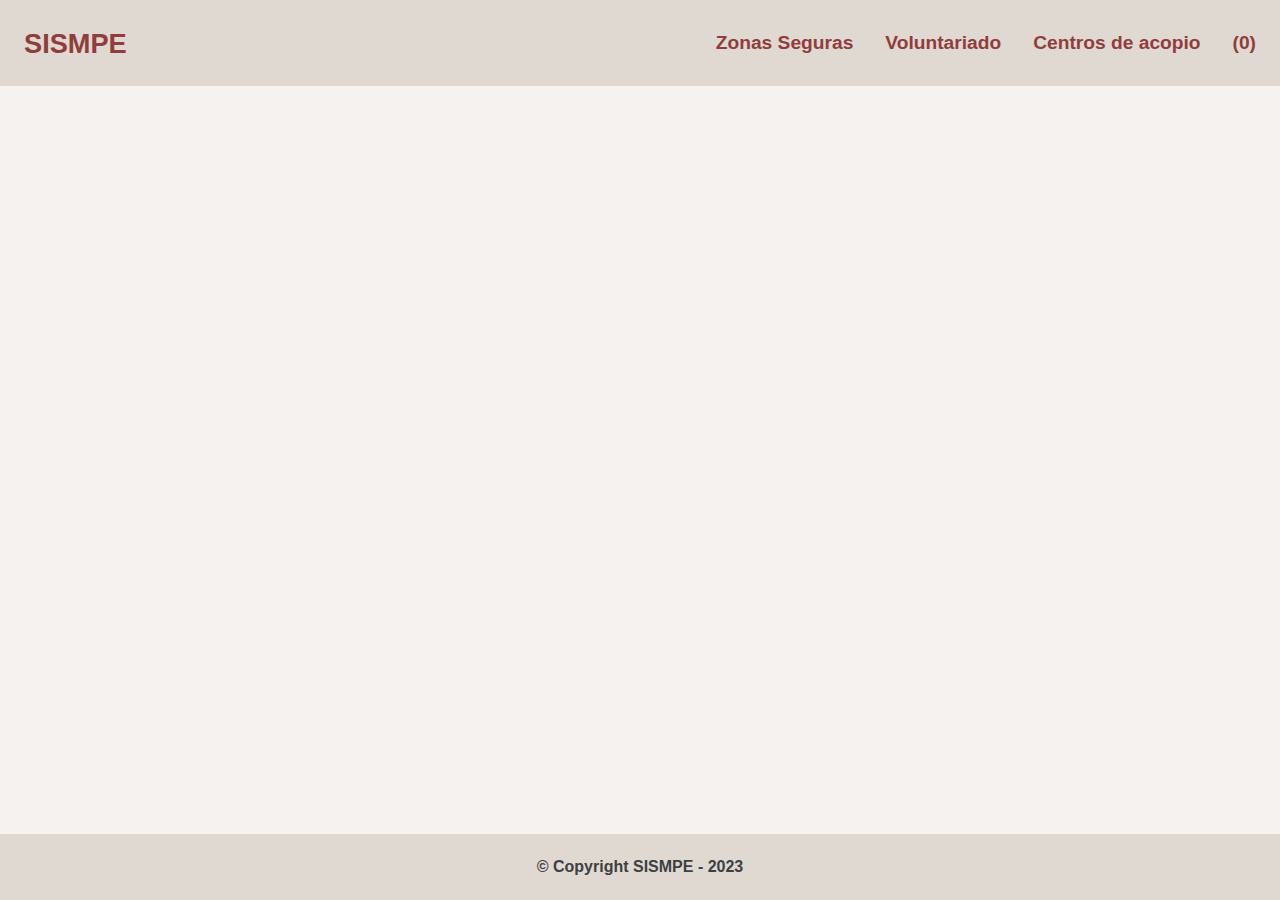
==== index.html @ 490cbe41 "css(core): Base core to use styles in all pages added" ====
<!DOCTYPE html>
<html lang="es">

<head>
	<title>SISMPE</title>
	<meta charset="UTF-8">
	<meta name="viewport" content="width=device-width, initial-scale=1">
	<link href="style/main.css" rel="stylesheet">
</head>

<body>

	<!-- HEADER -->
	<header>
		<nav class="navbar">
			<h1 class="title">
				<a href="index.html" class="navbar__link navbar__link--link-home">SISMPE</a>
			</h1>
			<ul class="navbar__list">
				<li class="navbar__item"><a href="safe-zones.html" class="navbar__link">Zonas Seguras</a></li>
				<li class="navbar__item"><a href="volunteering.html" class="navbar__link">Voluntariado</a></li>
				<li class="navbar__item"><a href="gathering-center.html" class="navbar__link">Centros de acopio</a></li>
				<li class="navbar__item"><a href="#" class="navbar__link">(0)</a></li>
			</ul>
			<div class="hamburger">
				<span class="bar"></span>
				<span class="bar"></span>
				<span class="bar"></span>
			</div>
		</nav>
	</header>

	<!-- CONTENT -->
	<main>
	</main>

	<!-- FOOTER -->
	<footer class="footer">
			<p class="footer__copy">&copy; Copyright SISMPE - 2023</p>
	</footer>
	<script src="js/navbar.js"></script>
</body>

</html>
---- style/main.css ----
@import "core/normalize.css";
@import "core/colors.css"; 

body {
	font-family: Arial, Helvetica, sans-serif;
	background-color: var(--color-primary);
	color: var(--color-secondary);

	min-height: 100vh;
	display: flex;
	flex-direction: column;
}

a {
	color: var(--color-accentv1);
}
	a:hover,
	a:focus,
	a:active {
		color: var(--color-accentv2);
	}


p:not(:last-child) {
	margin-bottom: 1.5rem;
}

h1, h2, h3, h4 {
	line-height: 120%;
  margin-top: 1.5em;
  margin-bottom: 1.5rem;
  font-weight: bold;
  color: var(--color-secondary-dark-500);	
}

/********* NAVBAR ***********/

.title {
	margin: 0;
}

.hamburger {
	display: none;
}

.bar {
	display: block;
	width: 25px;
	height: 3px;
	margin: 5px auto;
	-webkit-transition: all 0.3s ease-in-out;
	transition: all 0.3s ease-in-out;
	background-color: var(--color-accentv1);
}

.navbar {
	background-color: var(--color-primary-dark-500);
	display: flex;
	justify-content: space-between;
	align-items: center;
	padding: 1rem 1.5rem;
}

	.navbar__list {
		display: flex;
		justify-content: space-between;
		align-items: center;
		list-style: none;
	}

	.navbar__item {
		margin-left: 2rem;
	}

	.navbar__link {
		font-size: 1.2rem;
		font-weight: 400;
		font-weight: bold;
		text-decoration: none;
	}

	.navbar__link--link-home {
		font-size: 1.7rem
	}

		.navbar__link--link-home:hover {
			font-weight: bold;
		}

@media only screen and (max-width: 768px) {
	.navbar__list {
			position: fixed;
			left: -120%;
			top: 3.5rem;
			flex-direction: column;
			background-color: #fff;
			width: 100%;
			border-radius: 10px;
			text-align: center;
			transition: 0.3s;
			box-shadow:
					0 10px 27px rgba(0, 0, 0, 0.05);
	}

	.navbar__list.active {
			left: 0;
			padding-left: 0;
	}

	.navbar__item {
			margin: 2.5rem 0;
	}

	.hamburger {
			display: block;
			cursor: pointer;
	}

		.hamburger.active .bar:nth-child(2) {
					opacity: 0;
		}

    .hamburger.active .bar:nth-child(1) {
        transform: translateY(8px) rotate(45deg);
    }

    .hamburger.active .bar:nth-child(3) {
        transform: translateY(-8px) rotate(-45deg);
    }
}


/********* FOOTER ***********/

.footer {
	background-color: var(--color-primary-dark-500);
	padding-top: .5rem;
	padding-bottom: .5rem;
	margin-top: auto;
}

	.footer__copy {
		text-align: center;
		font-weight: bold;
	}
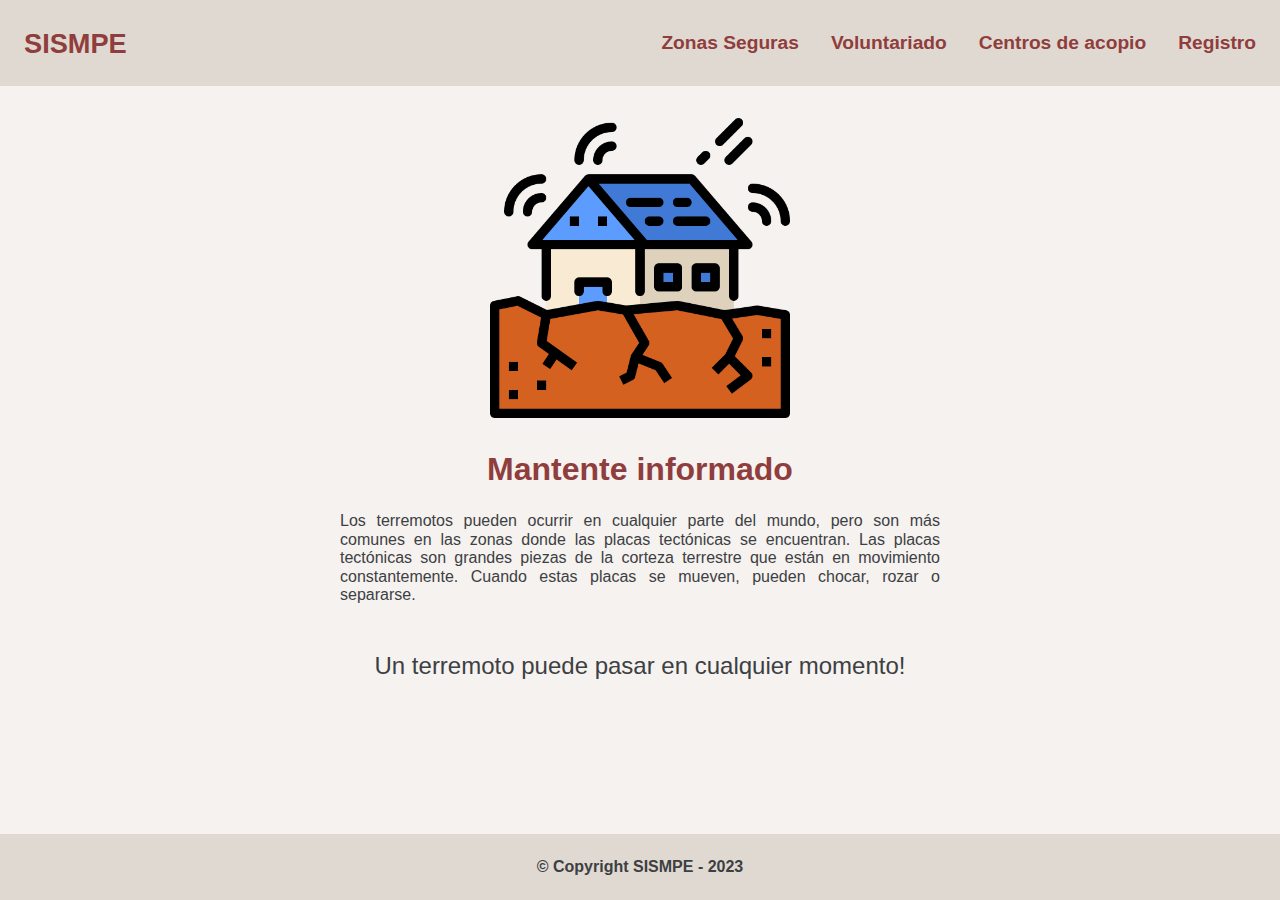
==== commit b376a7b0: "page(index): Content added" ====
--- a/index.html
+++ b/index.html
@@ -6,6 +6,7 @@
 	<meta charset="UTF-8">
 	<meta name="viewport" content="width=device-width, initial-scale=1">
 	<link href="style/main.css" rel="stylesheet">
+	<link rel="stylesheet" href="style/home.css">
 </head>
 
 <body>
@@ -20,7 +21,7 @@
 				<li class="navbar__item"><a href="safe-zones.html" class="navbar__link">Zonas Seguras</a></li>
 				<li class="navbar__item"><a href="volunteering.html" class="navbar__link">Voluntariado</a></li>
 				<li class="navbar__item"><a href="gathering-center.html" class="navbar__link">Centros de acopio</a></li>
-				<li class="navbar__item"><a href="#" class="navbar__link">(0)</a></li>
+				<li class="navbar__item"><a href="register.html" class="navbar__link">Registro</a></li>
 			</ul>
 			<div class="hamburger">
 				<span class="bar"></span>
@@ -32,13 +33,28 @@
 
 	<!-- CONTENT -->
 	<main>
+		<article class="about">
+			<img src="img/earthquake-home.png" alt="Terremoto en una casa" class="about__img">
+			<div class="about__description">
+				<h1 class="about__title">Mantente informado</h1>
+				<p class="about__text">
+					Los terremotos pueden ocurrir en cualquier parte del mundo, pero son más comunes en las zonas donde
+					las placas tectónicas se encuentran. Las placas tectónicas son grandes piezas de la corteza
+					terrestre que están en movimiento constantemente. Cuando estas placas se mueven, pueden chocar,
+					rozar o separarse.
+				</p>
+				<p class="about__text about__text--important">
+					Un terremoto puede pasar en cualquier momento!
+				</p>
+			</div>
+		</article>
 	</main>
 
 	<!-- FOOTER -->
 	<footer class="footer">
-			<p class="footer__copy">&copy; Copyright SISMPE - 2023</p>
+		<p class="footer__copy">&copy; Copyright SISMPE - 2023</p>
 	</footer>
 	<script src="js/navbar.js"></script>
 </body>
 
-</html>
+</html>--- a/style/main.css
+++ b/style/main.css
@@ -1,5 +1,5 @@
 @import "core/normalize.css";
-@import "core/colors.css"; 
+@import "core/colors.css";
 
 body {
 	font-family: Arial, Helvetica, sans-serif;
@@ -14,23 +14,27 @@
 a {
 	color: var(--color-accentv1);
 }
-	a:hover,
-	a:focus,
-	a:active {
-		color: var(--color-accentv2);
-	}
+
+a:hover,
+a:focus,
+a:active {
+	color: var(--color-accentv2);
+}
 
 
 p:not(:last-child) {
 	margin-bottom: 1.5rem;
 }
 
-h1, h2, h3, h4 {
+h1,
+h2,
+h3,
+h4 {
 	line-height: 120%;
-  margin-top: 1.5em;
-  margin-bottom: 1.5rem;
-  font-weight: bold;
-  color: var(--color-secondary-dark-500);	
+	margin-top: 1.5em;
+	margin-bottom: 1.5rem;
+	font-weight: bold;
+	color: var(--color-secondary-dark-500);
 }
 
 /********* NAVBAR ***********/
@@ -61,72 +65,71 @@
 	padding: 1rem 1.5rem;
 }
 
+.navbar__list {
+	display: flex;
+	justify-content: space-between;
+	align-items: center;
+	list-style: none;
+}
+
+.navbar__item {
+	margin-left: 2rem;
+}
+
+.navbar__link {
+	font-size: 1.2rem;
+	font-weight: 400;
+	font-weight: bold;
+	text-decoration: none;
+}
+
+.navbar__link--link-home {
+	font-size: 1.7rem
+}
+
+.navbar__link--link-home:hover {
+	font-weight: bold;
+}
+
+@media only screen and (max-width: 768px) {
 	.navbar__list {
-		display: flex;
-		justify-content: space-between;
-		align-items: center;
-		list-style: none;
+		position: fixed;
+		left: -120%;
+		top: 3.5rem;
+		flex-direction: column;
+		background-color: #fff;
+		width: 100%;
+		border-radius: 10px;
+		text-align: center;
+		transition: 0.3s;
+		box-shadow: 0 10px 27px rgba(0, 0, 0, 0.05);
+	}
+
+	.navbar__list.active {
+		left: 0;
+		padding-left: 0;
 	}
 
 	.navbar__item {
-		margin-left: 2rem;
-	}
-
-	.navbar__link {
-		font-size: 1.2rem;
-		font-weight: 400;
-		font-weight: bold;
-		text-decoration: none;
-	}
-
-	.navbar__link--link-home {
-		font-size: 1.7rem
-	}
-
-		.navbar__link--link-home:hover {
-			font-weight: bold;
-		}
-
-@media only screen and (max-width: 768px) {
-	.navbar__list {
-			position: fixed;
-			left: -120%;
-			top: 3.5rem;
-			flex-direction: column;
-			background-color: #fff;
-			width: 100%;
-			border-radius: 10px;
-			text-align: center;
-			transition: 0.3s;
-			box-shadow:
-					0 10px 27px rgba(0, 0, 0, 0.05);
-	}
-
-	.navbar__list.active {
-			left: 0;
-			padding-left: 0;
-	}
-
-	.navbar__item {
-			margin: 2.5rem 0;
+		margin: 1.5rem 0;
 	}
 
 	.hamburger {
-			display: block;
-			cursor: pointer;
+		display: block;
+		cursor: pointer;
 	}
 
-		.hamburger.active .bar:nth-child(2) {
-					opacity: 0;
-		}
+	.hamburger.active .bar:nth-child(2) {
+		opacity: 0;
+	}
 
-    .hamburger.active .bar:nth-child(1) {
-        transform: translateY(8px) rotate(45deg);
-    }
+	.hamburger.active .bar:nth-child(1) {
+		transform: translateY(8px) rotate(45deg);
+	}
 
-    .hamburger.active .bar:nth-child(3) {
-        transform: translateY(-8px) rotate(-45deg);
-    }
+	.hamburger.active .bar:nth-child(3) {
+		transform: translateY(-8px) rotate(-45deg);
+	}
 }
 
 
@@ -139,7 +142,7 @@
 	margin-top: auto;
 }
 
-	.footer__copy {
-		text-align: center;
-		font-weight: bold;
-	}
+.footer__copy {
+	text-align: center;
+	font-weight: bold;
+}--- a/style/home.css
+++ b/style/home.css
@@ -0,0 +1,36 @@
+.about {
+    display: flex;
+    flex-direction: column;
+    align-items: center;
+    max-width: 600px;
+    margin: auto;
+    margin-top: 2rem;
+    margin-bottom: 2rem;
+    row-gap: 2rem;
+}
+
+.about__img {
+    max-width: 300px;
+}
+
+.about__description {
+    display: flex;
+    flex-direction: column;
+    align-items: center;
+    row-gap: 1.5rem;
+    text-align: justify;
+}
+
+.about__title,
+.about__text{
+    margin-top: 0;
+    margin-bottom: 0;    
+}
+
+.about__title {
+    color: var(--color-accentv1);    
+}
+
+.about__text--important {
+    font-size: 1.5rem;
+}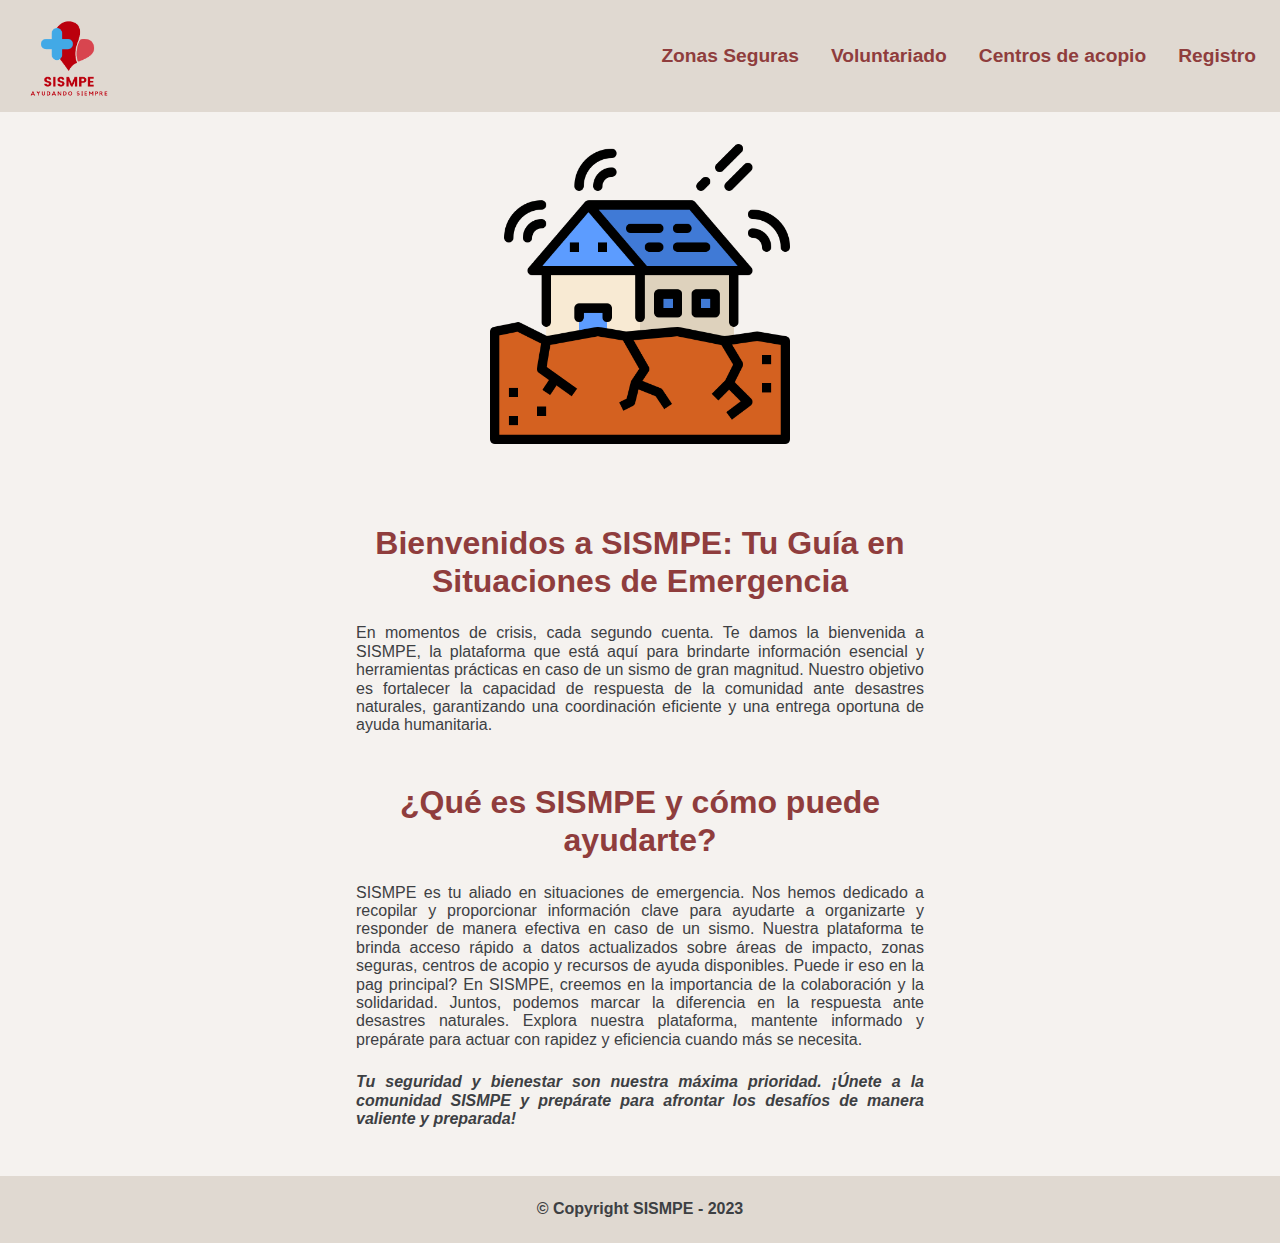
==== commit 9c37f6b6: "feat(logo-img): Added to navbar in all pages" ====
--- a/index.html
+++ b/index.html
@@ -15,7 +15,9 @@
 	<header>
 		<nav class="navbar">
 			<h1 class="title">
-				<a href="index.html" class="navbar__link navbar__link--link-home">SISMPE</a>
+				<a href="index.html" class="navbar__link navbar__link--link-home">
+					<img src="img/logo.png" alt="SISMPE logo" class="logo">
+				</a>
 			</h1>
 			<ul class="navbar__list">
 				<li class="navbar__item"><a href="safe-zones.html" class="navbar__link">Zonas Seguras</a></li>
@@ -33,21 +35,37 @@
 
 	<!-- CONTENT -->
 	<main>
-		<article class="about">
-			<img src="img/earthquake-home.png" alt="Terremoto en una casa" class="about__img">
-			<div class="about__description">
-				<h1 class="about__title">Mantente informado</h1>
-				<p class="about__text">
-					Los terremotos pueden ocurrir en cualquier parte del mundo, pero son más comunes en las zonas donde
-					las placas tectónicas se encuentran. Las placas tectónicas son grandes piezas de la corteza
-					terrestre que están en movimiento constantemente. Cuando estas placas se mueven, pueden chocar,
-					rozar o separarse.
-				</p>
-				<p class="about__text about__text--important">
-					Un terremoto puede pasar en cualquier momento!
-				</p>
-			</div>
-		</article>
+		<div class="container">
+			<img src="img/earthquake-home.png" alt="Terremoto en una casa" class="welcome-img">
+			<section class="about">
+				<article class="info">
+					<h1 class="info__title">Bienvenidos a SISMPE: Tu Guía en Situaciones de Emergencia</h1>
+					<p class="info__text">
+						En momentos de crisis, cada segundo cuenta. Te damos la bienvenida a SISMPE, la plataforma que está
+						aquí para brindarte información esencial y herramientas prácticas en caso de un sismo de gran
+						magnitud. Nuestro objetivo es fortalecer la capacidad de respuesta de la comunidad ante desastres
+						naturales, garantizando una coordinación eficiente y una entrega oportuna de ayuda humanitaria.
+					</p>
+				</article>
+				<article class="info">
+					<h1 class="info__title">¿Qué es SISMPE y cómo puede ayudarte?</h1>
+					<p class="info__text">
+						SISMPE es tu aliado en situaciones de emergencia. Nos hemos dedicado a recopilar y proporcionar
+						información clave para ayudarte a organizarte y responder de manera efectiva en caso de un sismo.
+						Nuestra plataforma te brinda acceso rápido a datos actualizados sobre áreas de impacto, zonas
+						seguras, centros de acopio y recursos de ayuda disponibles.
+						Puede ir eso en la pag principal?
+						En SISMPE, creemos en la importancia de la colaboración y la solidaridad. Juntos, podemos marcar la
+						diferencia en la respuesta ante desastres naturales. Explora nuestra plataforma, mantente informado
+						y prepárate para actuar con rapidez y eficiencia cuando más se necesita.
+					</p>
+					<p class="info__text info__text--important">
+						Tu seguridad y bienestar son nuestra máxima prioridad. ¡Únete a la comunidad SISMPE y prepárate para
+						afrontar los desafíos de manera valiente y preparada!
+					</p>
+				</article>
+			</section>
+		</div>
 	</main>
 
 	<!-- FOOTER -->
--- a/style/main.css
+++ b/style/main.css
@@ -41,6 +41,14 @@
 
 .title {
 	margin: 0;
+	position: relative;
+}
+
+.logo {
+	width: 150px;
+	position: absolute;
+	top: -70px;
+	right: -120px;
 }
 
 .hamburger {
@@ -62,7 +70,7 @@
 	display: flex;
 	justify-content: space-between;
 	align-items: center;
-	padding: 1rem 1.5rem;
+	padding: 1.8rem 1.5rem;
 }
 
 .navbar__list {
@@ -95,7 +103,7 @@
 	.navbar__list {
 		position: fixed;
 		left: -120%;
-		top: 3.5rem;
+		top: 4.5rem;
 		flex-direction: column;
 		background-color: #fff;
 		width: 100%;
--- a/style/home.css
+++ b/style/home.css
@@ -1,36 +1,30 @@
-.about {
+.container {
+    max-width: 600px;
     display: flex;
     flex-direction: column;
     align-items: center;
-    max-width: 600px;
     margin: auto;
     margin-top: 2rem;
     margin-bottom: 2rem;
     row-gap: 2rem;
 }
 
-.about__img {
+.welcome-img {
     max-width: 300px;
 }
 
-.about__description {
-    display: flex;
-    flex-direction: column;
-    align-items: center;
-    row-gap: 1.5rem;
+.about {
+    padding-left: 1rem;
+    padding-right: 1rem;
     text-align: justify;
 }
 
-.about__title,
-.about__text{
-    margin-top: 0;
-    margin-bottom: 0;    
+.info__title {
+    text-align: center;
+    color: var(--color-accentv1);
 }
 
-.about__title {
-    color: var(--color-accentv1);    
+.info__text--important {
+    font-weight: bold;
+    font-style: italic;
 }
-
-.about__text--important {
-    font-size: 1.5rem;
-}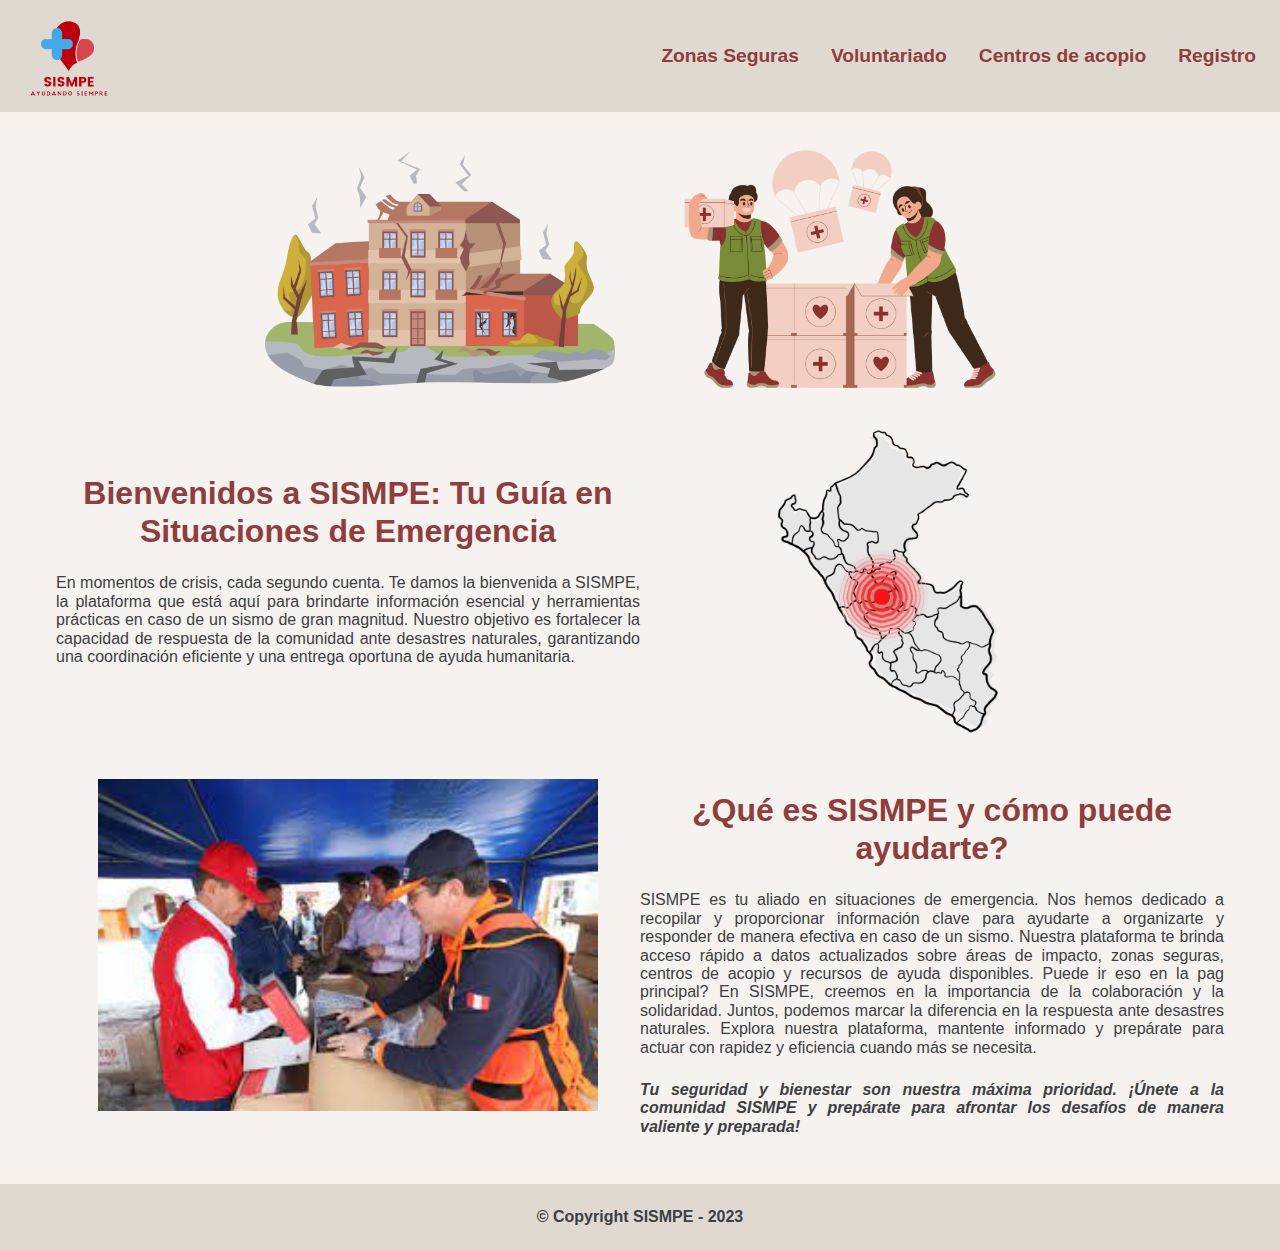
==== commit 6d2e3c06: "feat(home-page): More info and images added" ====
--- a/index.html
+++ b/index.html
@@ -36,7 +36,8 @@
 	<!-- CONTENT -->
 	<main>
 		<div class="container">
-			<img src="img/earthquake-home.png" alt="Terremoto en una casa" class="welcome-img">
+			<img src="img/1.png" alt="Terremoto en una casa" class="welcome-img">
+			<img src="img/2.png" alt="Terremoto en una casa" class="welcome-img welcome-img--hidden">
 			<section class="about">
 				<article class="info">
 					<h1 class="info__title">Bienvenidos a SISMPE: Tu Guía en Situaciones de Emergencia</h1>
@@ -47,6 +48,12 @@
 						naturales, garantizando una coordinación eficiente y una entrega oportuna de ayuda humanitaria.
 					</p>
 				</article>
+				<div class="map-container">
+					<img src="img/peru_map.png" alt="Mapa del Peru con sismo">
+				</div>
+				<div class="image-container">
+					<img src="img/person.png" alt="Persona">
+				</div>
 				<article class="info">
 					<h1 class="info__title">¿Qué es SISMPE y cómo puede ayudarte?</h1>
 					<p class="info__text">
--- a/style/home.css
+++ b/style/home.css
@@ -1,8 +1,7 @@
 .container {
     max-width: 600px;
-    display: flex;
-    flex-direction: column;
-    align-items: center;
+    display: grid;
+    justify-items: center;
     margin: auto;
     margin-top: 2rem;
     margin-bottom: 2rem;
@@ -10,7 +9,11 @@
 }
 
 .welcome-img {
-    max-width: 300px;
+    max-width: 400px;
+}
+
+.welcome-img--hidden {
+    display: none;
 }
 
 .about {
@@ -28,3 +31,47 @@
     font-weight: bold;
     font-style: italic;
 }
+
+.image-container,
+.map-container {
+    display: none;
+}
+
+.image-container img,
+.map-container img {
+    width: 500px;
+}
+
+@media only screen and (min-width: 1025px) {
+    
+    .container {
+        max-width: 1200px;
+        grid-template-columns: 1fr 1fr;
+    }
+    
+    .about {
+        display: grid;
+        grid-template-columns: 1fr 1fr;
+        grid-column: 1/3;
+    }
+
+    .image-container,
+    .map-container {
+        display: block;
+    }
+
+    .image-container {
+        align-self: center;
+        justify-self: center;
+    }
+
+    .welcome-img {
+        justify-self: end;
+    }
+
+    .welcome-img--hidden {
+        justify-self: start;
+        display: block;
+    }
+
+}